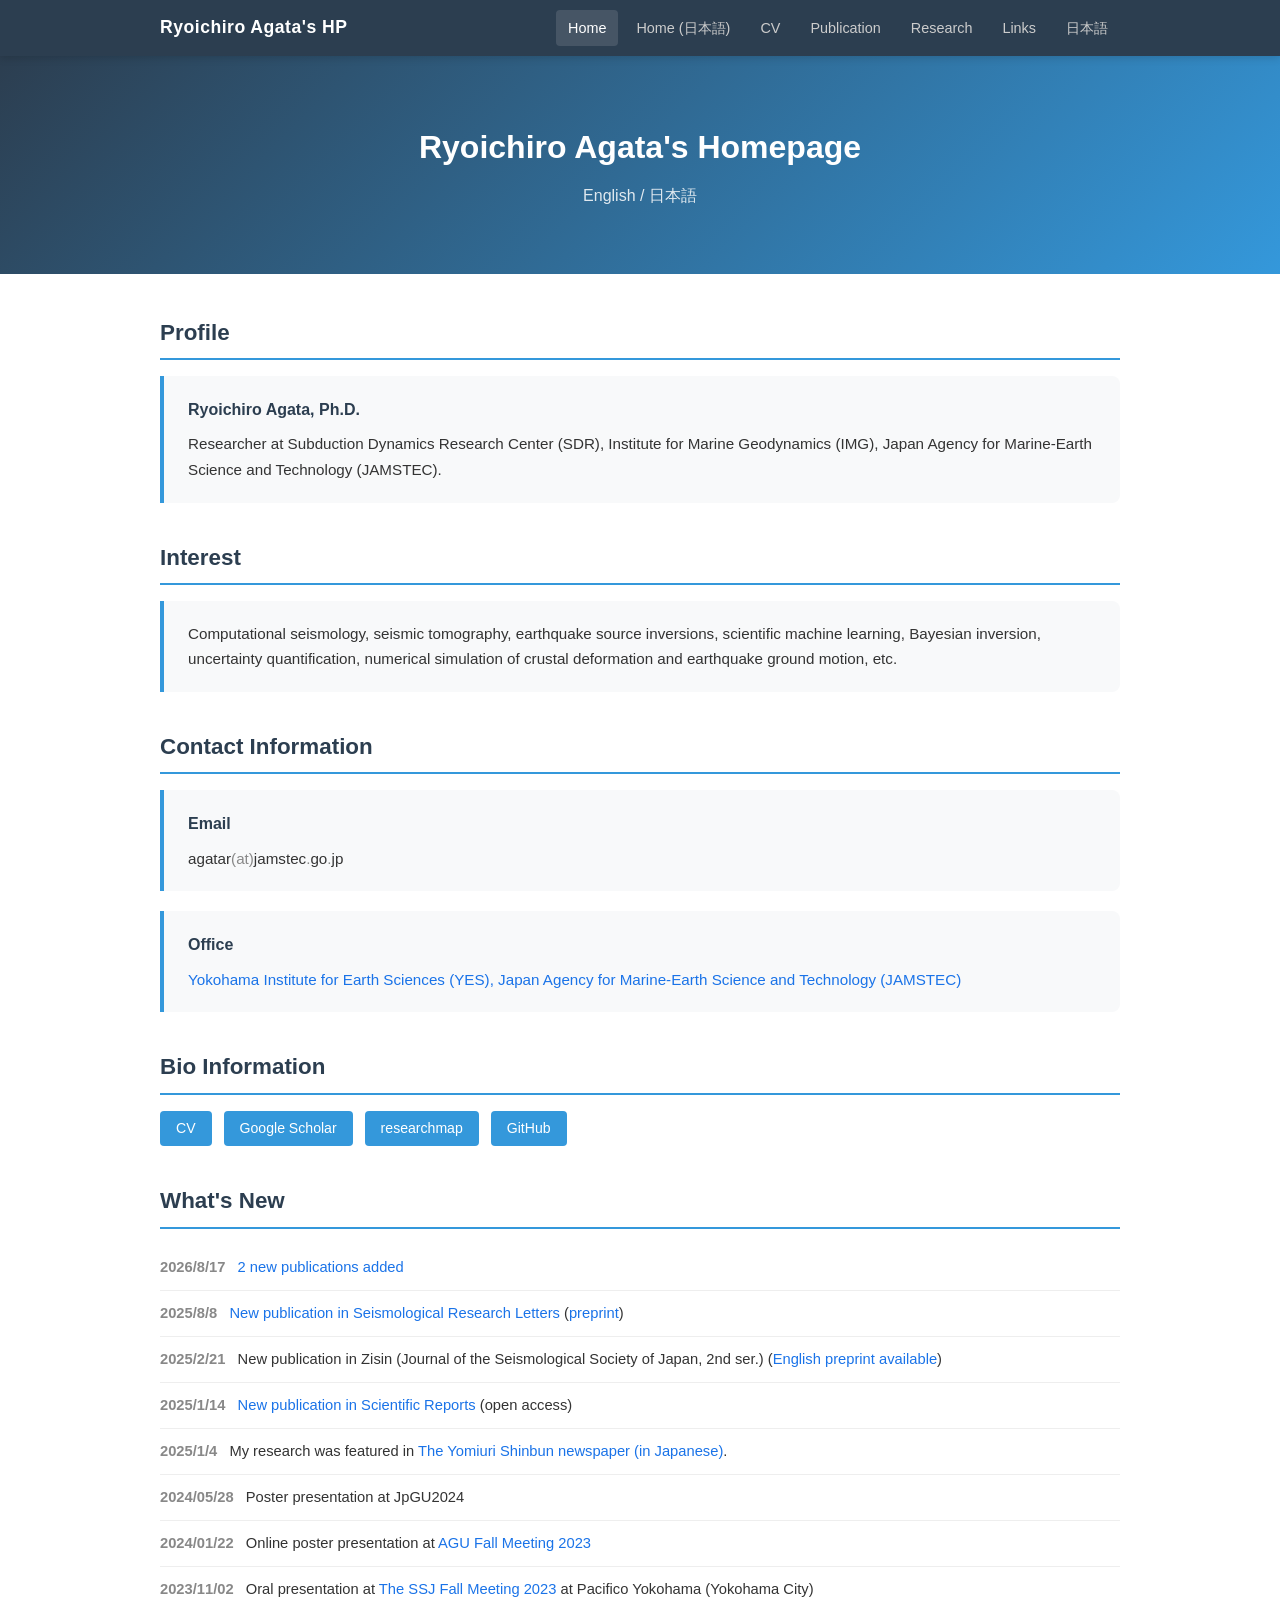
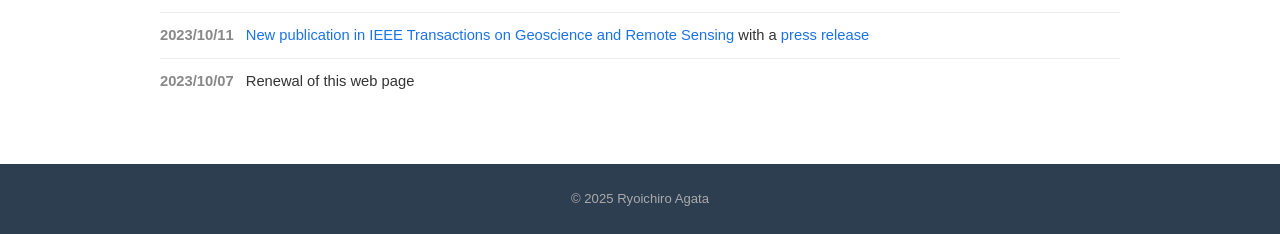
==== index.html @ 949aae34 "Initial" ====
<!DOCTYPE html>
<html lang="en">
<head>
  <meta charset="UTF-8">
  <meta name="viewport" content="width=device-width, initial-scale=1.0">
  <title>Ryoichiro Agata - Homepage</title>
  <link rel="stylesheet" href="css/style.css">
</head>
<body>

<header>
  <nav class="navbar">
    <a href="index.html" class="site-title">Ryoichiro Agata's HP</a>
    <button class="hamburger" aria-label="Menu" onclick="document.querySelector('.nav-links').classList.toggle('open')">
      <span></span><span></span><span></span>
    </button>
    <ul class="nav-links">
      <li><a href="index.html" class="active">Home</a></li>
      <li><a href="jp.html">Home (日本語)</a></li>
      <li><a href="cv.html">CV</a></li>
      <li><a href="publication.html">Publication</a></li>
      <li><a href="research.html">Research</a></li>
      <li><a href="links.html">Links</a></li>
      <li class="lang-toggle"><a href="jp.html">日本語</a></li>
    </ul>
  </nav>
</header>

<div class="hero">
  <h1>Ryoichiro Agata's Homepage</h1>
  <div class="subtitle">English / <a href="jp.html" style="color:#fff;">日本語</a></div>
</div>

<div class="container">

  <div class="section-title">Profile</div>
  <div class="info-grid">
    <div class="info-card">
      <h3>Ryoichiro Agata, Ph.D.</h3>
      <p>Researcher at Subduction Dynamics Research Center (SDR), Institute for Marine Geodynamics (IMG), Japan Agency for Marine-Earth Science and Technology (JAMSTEC).</p>
    </div>
  </div>

  <div class="section-title">Interest</div>
  <div class="info-card">
    <p>Computational seismology, seismic tomography, earthquake source inversions, scientific machine learning, Bayesian inversion, uncertainty quantification, numerical simulation of crustal deformation and earthquake ground motion, etc.</p>
  </div>

  <div class="section-title">Contact Information</div>
  <div class="info-grid">
    <div class="info-card">
      <h3>Email</h3>
      <p>agatar<span style="color:#888;">(at)</span>jamstec<span style="color:#888;">.</span>go<span style="color:#888;">.</span>jp</p>
    </div>
    <div class="info-card">
      <h3>Office</h3>
      <p><a href="https://www.jamstec.go.jp/e/about/access/yokohama.html" target="_blank" rel="noopener">Yokohama Institute for Earth Sciences (YES), Japan Agency for Marine-Earth Science and Technology (JAMSTEC)</a></p>
    </div>
  </div>

  <div class="section-title">Bio Information</div>
  <div class="bio-links">
    <a href="cv.html">CV</a>
    <a href="https://scholar.google.com/citations?user=Bm1IU0EAAAAJ&hl=ja&oi=ao" target="_blank" rel="noopener">Google Scholar</a>
    <a href="https://researchmap.jp/agatar?lang=en" target="_blank" rel="noopener">researchmap</a>
    <a href="https://github.com/eagleray2020" target="_blank" rel="noopener">GitHub</a>
  </div>

  <div class="section-title">What's New</div>
  <ul class="news-list">
    <li><span class="date">2026/8/17</span> <a href="#new-pubs">2 new publications added</a></li>
    <li><span class="date">2025/8/8</span> <a href="https://pubs.geoscienceworld.org/ssa/srl/article/doi/10.1785/0220240377/660247/HypoNet-Nankai-Rapid-Hypocenter-Determination-Tool" target="_blank" rel="noopener">New publication in Seismological Research Letters</a> (<a href="https://arxiv.org/abs/2411.04667" target="_blank" rel="noopener">preprint</a>)</li>
    <li><span class="date">2025/2/21</span> New publication in Zisin (Journal of the Seismological Society of Japan, 2nd ser.) (<a href="https://arxiv.org/abs/2411.17997" target="_blank" rel="noopener">English preprint available</a>)</li>
    <li><span class="date">2025/1/14</span> <a href="https://www.nature.com/articles/s41598-024-84995-9" target="_blank" rel="noopener">New publication in Scientific Reports</a> (open access)</li>
    <li><span class="date">2025/1/4</span> My research was featured in <a href="https://www.yomiuri.co.jp/science/20250104-OYT1T50067/" target="_blank" rel="noopener">The Yomiuri Shinbun newspaper (in Japanese)</a>.</li>
    <li><span class="date">2024/05/28</span> Poster presentation at JpGU2024</li>
    <li><span class="date">2024/01/22</span> Online poster presentation at <a href="https://www.agu.org/Fall-Meeting" target="_blank" rel="noopener">AGU Fall Meeting 2023</a></li>
    <li><span class="date">2023/11/02</span> Oral presentation at <a href="http://www.zisin.or.jp/english" target="_blank" rel="noopener">The SSJ Fall Meeting 2023</a> at Pacifico Yokohama (Yokohama City)</li>
    <li><span class="date">2023/10/11</span> <a href="https://ieeexplore.ieee.org/document/10184054" target="_blank" rel="noopener">New publication in IEEE Transactions on Geoscience and Remote Sensing</a> with a <a href="https://www.jamstec.go.jp/e/about/press_release/20231011_2/" target="_blank" rel="noopener">press release</a></li>
    <li><span class="date">2023/10/07</span> Renewal of this web page</li>
  </ul>

</div>

<footer>
  &copy; 2025 Ryoichiro Agata
</footer>

</body>
</html>
---- css/style.css ----
body {
  margin: 0;
  font-family: -apple-system, BlinkMacSystemFont, "Segoe UI", Roboto, "Helvetica Neue", Arial, sans-serif;
  line-height: 1.7;
  color: #333;
  background: #fff;
}

a {
  color: #1a73e8;
  text-decoration: none;
}

a:hover {
  text-decoration: underline;
}

/* Header / Nav */
header {
  background: #2c3e50;
  color: #fff;
  position: sticky;
  top: 0;
  z-index: 100;
  box-shadow: 0 2px 8px rgba(0,0,0,.15);
}

.navbar {
  max-width: 960px;
  margin: 0 auto;
  display: flex;
  align-items: center;
  justify-content: space-between;
  padding: 0 24px;
  height: 56px;
}

.navbar .site-title {
  font-size: 1.1rem;
  font-weight: 600;
  color: #fff;
  letter-spacing: .5px;
}

.navbar .site-title:hover {
  text-decoration: none;
}

.nav-links {
  list-style: none;
  margin: 0;
  padding: 0;
  display: flex;
  gap: 6px;
}

.nav-links li a {
  color: #ccc;
  font-size: .9rem;
  padding: 6px 12px;
  border-radius: 4px;
  display: block;
}

.nav-links li a:hover,
.nav-links li a.active {
  color: #fff;
  background: rgba(255,255,255,.12);
  text-decoration: none;
}

.lang-toggle a {
  color: #aaa;
  font-size: .82rem;
  padding: 4px 8px;
}

.lang-toggle a:hover {
  color: #fff;
}

/* Hamburger for mobile */
.hamburger {
  display: none;
  background: none;
  border: none;
  cursor: pointer;
  padding: 4px;
}

.hamburger span {
  display: block;
  width: 22px;
  height: 2px;
  background: #fff;
  margin: 5px 0;
  transition: .3s;
}

/* Hero */
.hero {
  background: linear-gradient(135deg, #2c3e50 0%, #3498db 100%);
  color: #fff;
  padding: 64px 24px 48px;
  text-align: center;
}

.hero h1 {
  font-size: 2rem;
  margin: 0 0 8px;
  font-weight: 700;
}

.hero .subtitle {
  font-size: 1rem;
  opacity: .85;
  margin-bottom: 16px;
}

/* Main content */
.container {
  max-width: 960px;
  margin: 0 auto;
  padding: 40px 24px 60px;
}

.section-title {
  font-size: 1.4rem;
  font-weight: 600;
  color: #2c3e50;
  border-bottom: 2px solid #3498db;
  padding-bottom: 6px;
  margin: 36px 0 16px;
}

.section-title:first-child {
  margin-top: 0;
}

/* Info grid */
.info-grid {
  display: grid;
  grid-template-columns: 1fr;
  gap: 20px;
}

.info-card {
  background: #f8f9fa;
  border-left: 4px solid #3498db;
  padding: 20px 24px;
  border-radius: 0 8px 8px 0;
}

.info-card h3 {
  margin: 0 0 8px;
  font-size: 1rem;
  color: #2c3e50;
}

.info-card p {
  margin: 0;
  font-size: .95rem;
}

/* Bio links */
.bio-links {
  display: flex;
  flex-wrap: wrap;
  gap: 12px;
  margin-top: 8px;
}

.bio-links a {
  display: inline-block;
  background: #3498db;
  color: #fff;
  padding: 6px 16px;
  border-radius: 4px;
  font-size: .88rem;
}

.bio-links a:hover {
  background: #2980b9;
  text-decoration: none;
}

/* What's new */
.news-list {
  list-style: none;
  padding: 0;
  margin: 0;
}

.news-list li {
  padding: 10px 0;
  border-bottom: 1px solid #eee;
  font-size: .92rem;
}

.news-list li:last-child {
  border-bottom: none;
}

.news-list .date {
  color: #888;
  font-weight: 600;
  margin-right: 8px;
  white-space: nowrap;
}

/* Publication list */
.pub-section {
  margin-bottom: 32px;
}

.pub-section > h3 {
  font-size: 1.2rem;
  color: #2c3e50;
  margin: 0 0 16px;
  padding-bottom: 4px;
  border-bottom: 1px solid #e0e0e0;
}

.pub-item {
  padding: 8px 0 8px 20px;
  font-size: .9rem;
  line-height: 1.6;
  position: relative;
  border-bottom: 1px solid #f0f0f0;
}

.pub-item:last-child {
  border-bottom: none;
}

.pub-item::before {
  content: "\2022";
  position: absolute;
  left: 4px;
  color: #3498db;
}

.pub-item strong {
  color: #2c3e50;
}

/* Footer */
footer {
  background: #2c3e50;
  color: #aaa;
  text-align: center;
  padding: 24px;
  font-size: .82rem;
}

footer a {
  color: #3498db;
}

/* Responsive */
@media (max-width: 700px) {
  .nav-links {
    display: none;
    position: absolute;
    top: 56px;
    left: 0;
    right: 0;
    background: #2c3e50;
    flex-direction: column;
    padding: 12px 0;
    gap: 0;
  }

  .nav-links.open {
    display: flex;
  }

  .hamburger {
    display: block;
  }

  .hero h1 {
    font-size: 1.5rem;
  }
}
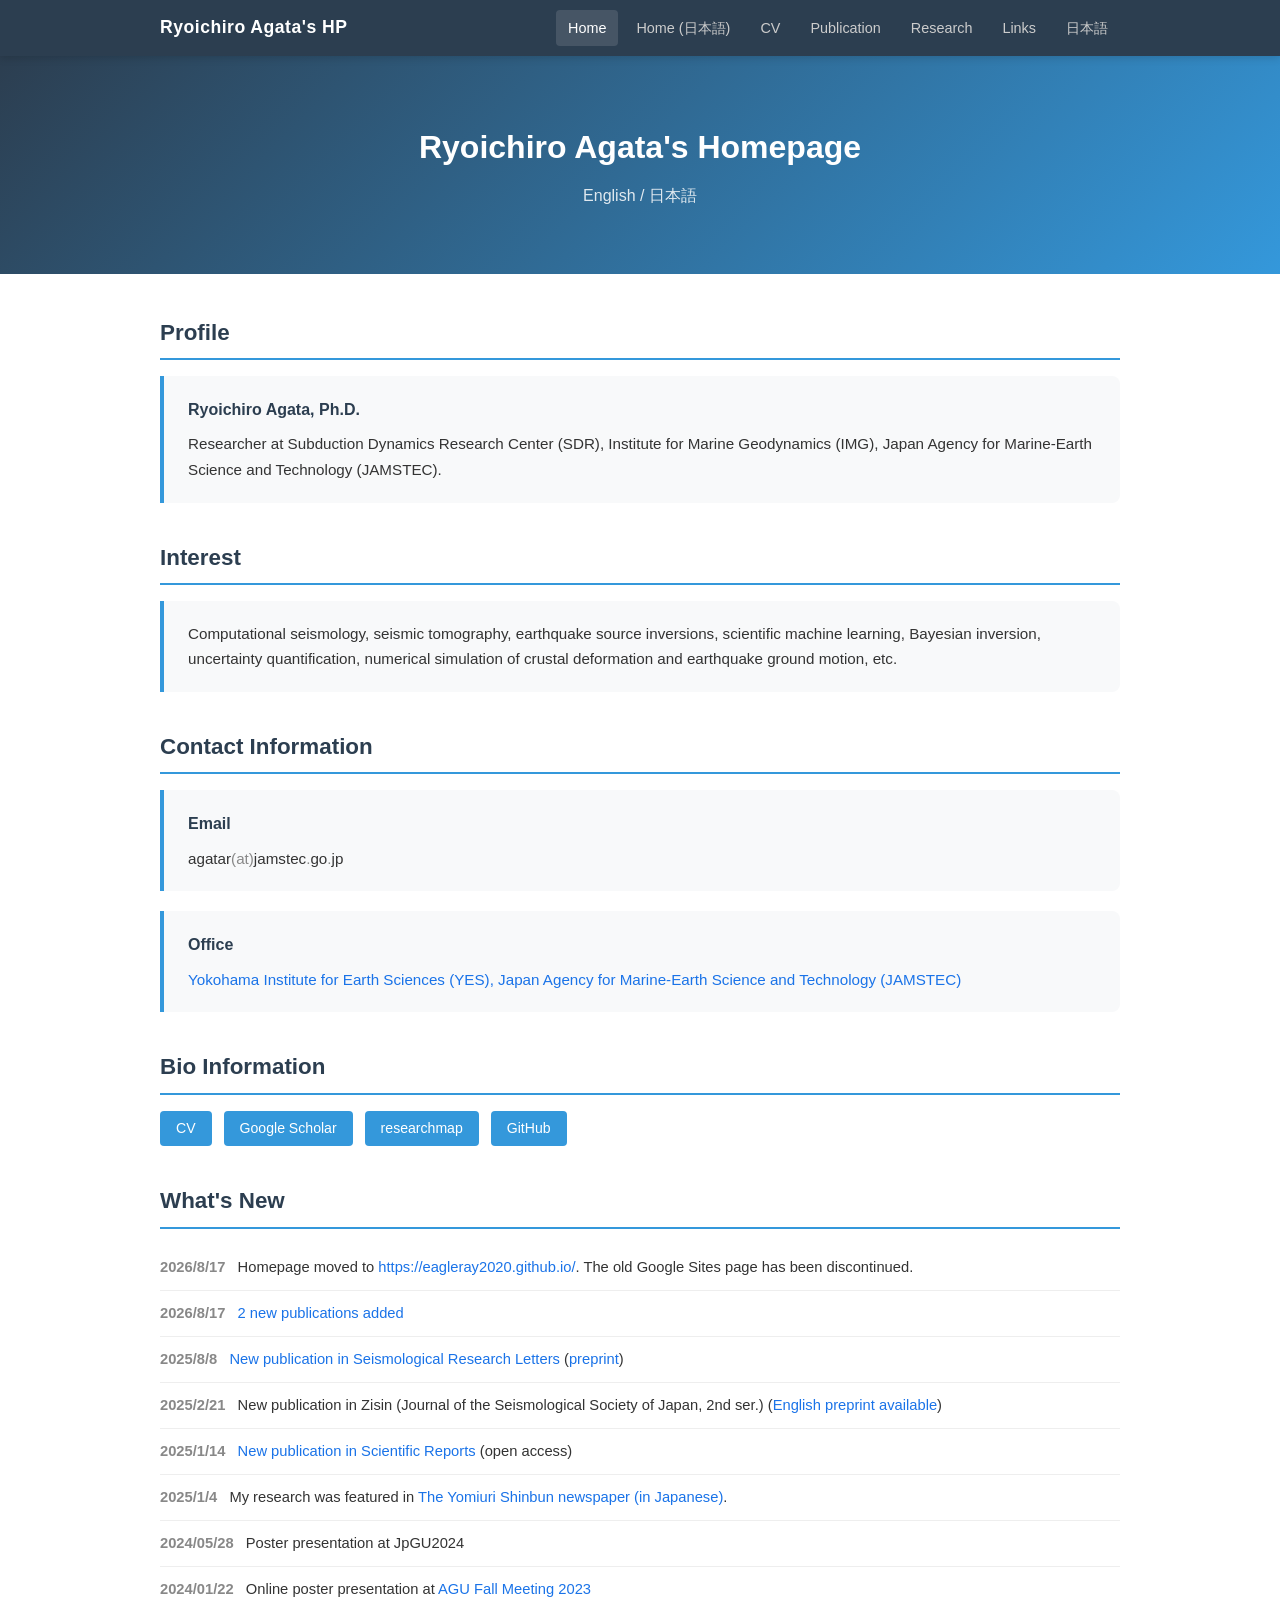
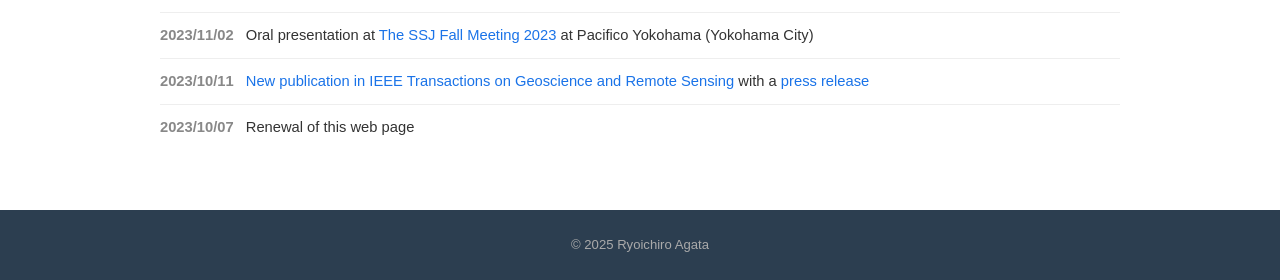
==== commit 1563c5c8: "Add HP relocation notice" ====
--- a/index.html
+++ b/index.html
@@ -68,6 +68,7 @@
 
   <div class="section-title">What's New</div>
   <ul class="news-list">
+    <li><span class="date">2026/8/17</span> Homepage moved to <a href="https://eagleray2020.github.io/" target="_blank" rel="noopener">https://eagleray2020.github.io/</a>. The old Google Sites page has been discontinued.</li>
     <li><span class="date">2026/8/17</span> <a href="#new-pubs">2 new publications added</a></li>
     <li><span class="date">2025/8/8</span> <a href="https://pubs.geoscienceworld.org/ssa/srl/article/doi/10.1785/0220240377/660247/HypoNet-Nankai-Rapid-Hypocenter-Determination-Tool" target="_blank" rel="noopener">New publication in Seismological Research Letters</a> (<a href="https://arxiv.org/abs/2411.04667" target="_blank" rel="noopener">preprint</a>)</li>
     <li><span class="date">2025/2/21</span> New publication in Zisin (Journal of the Seismological Society of Japan, 2nd ser.) (<a href="https://arxiv.org/abs/2411.17997" target="_blank" rel="noopener">English preprint available</a>)</li>
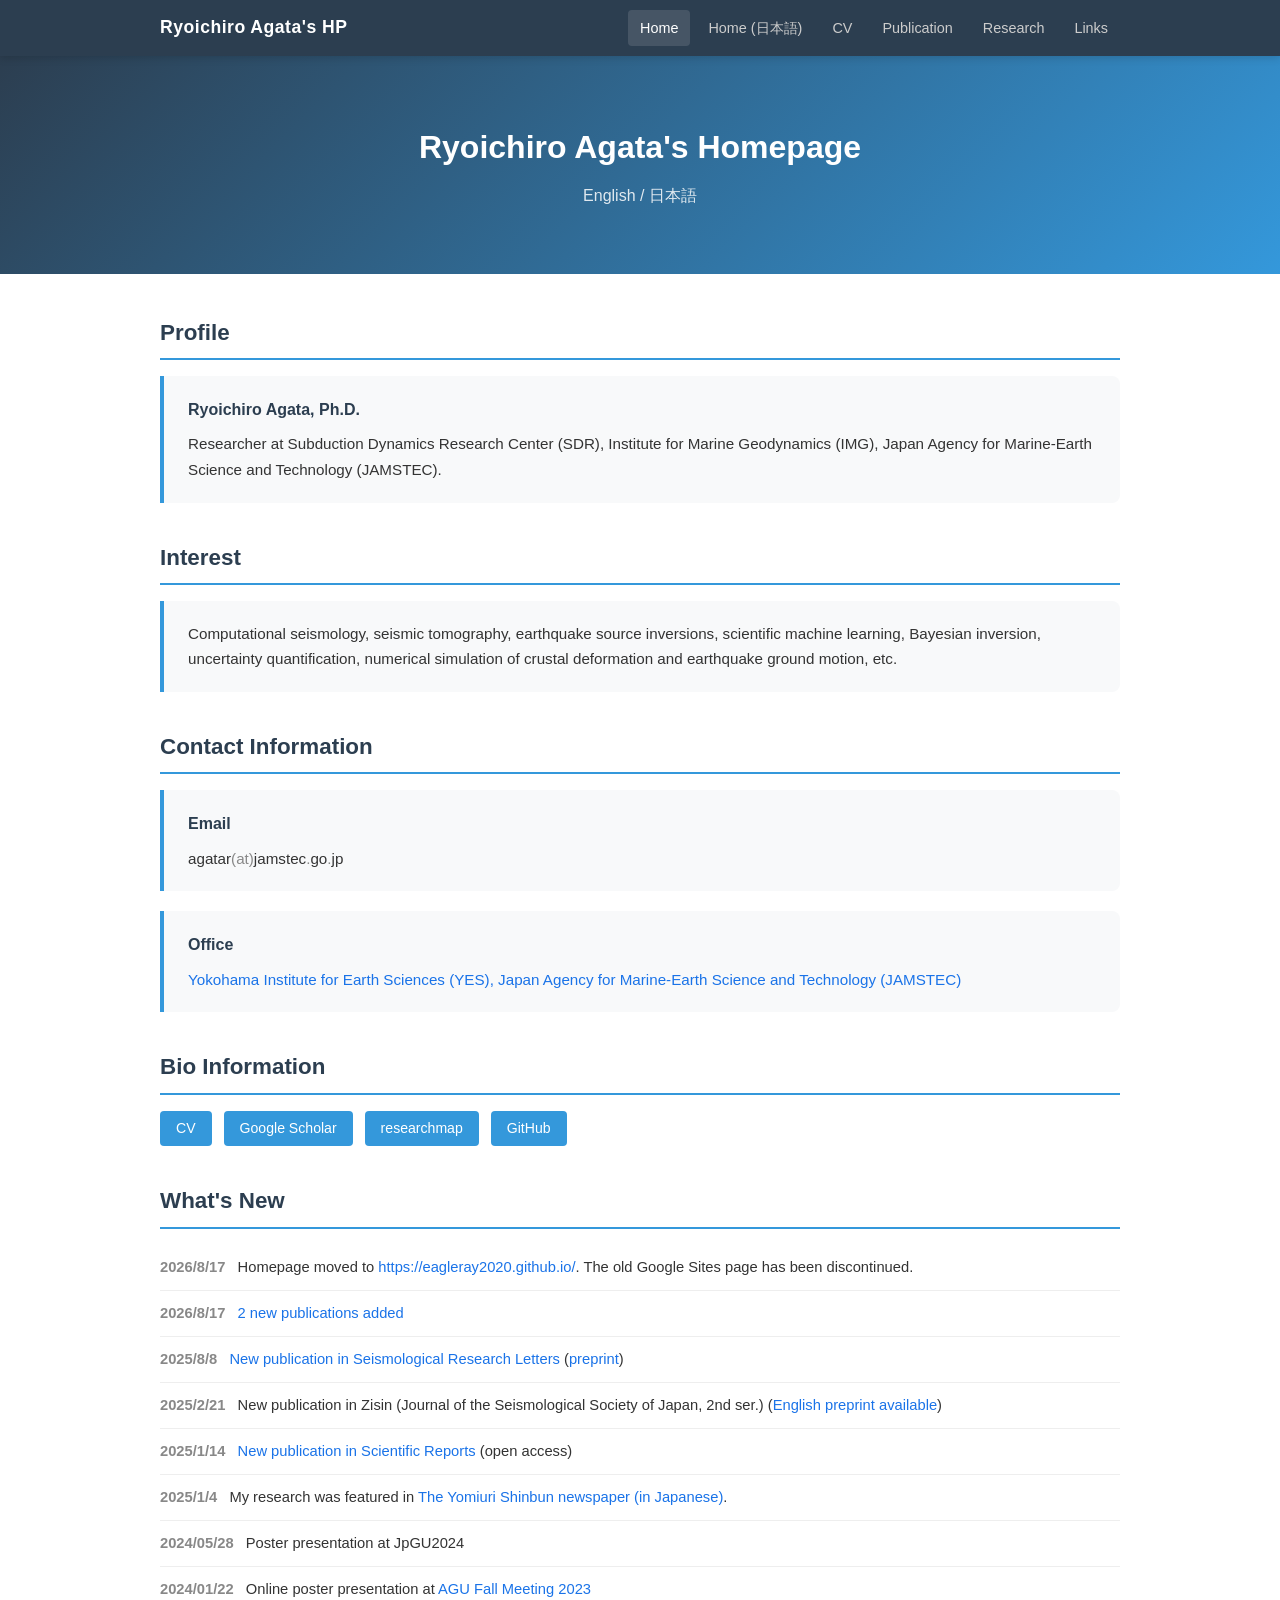
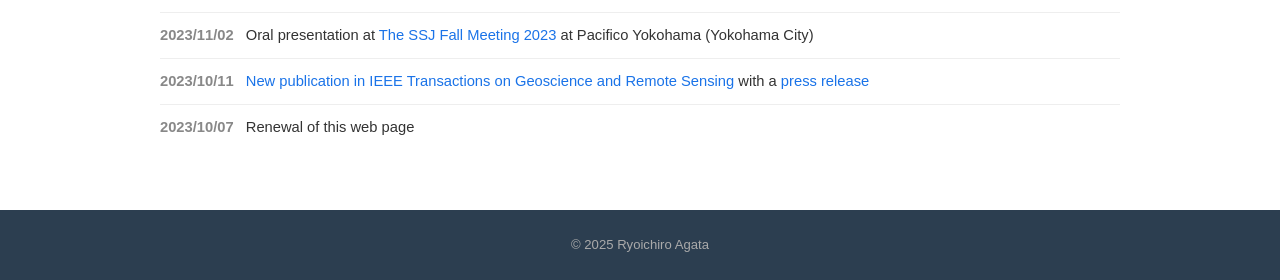
==== commit ae485d49: "Remove redundant language toggle from the nav. Co-authored-by: Cursor <cursoragent@cursor.com>" ====
--- a/index.html
+++ b/index.html
@@ -21,7 +21,6 @@
       <li><a href="publication.html">Publication</a></li>
       <li><a href="research.html">Research</a></li>
       <li><a href="links.html">Links</a></li>
-      <li class="lang-toggle"><a href="jp.html">日本語</a></li>
     </ul>
   </nav>
 </header>
--- a/css/style.css
+++ b/css/style.css
@@ -67,16 +67,6 @@
   color: #fff;
   background: rgba(255,255,255,.12);
   text-decoration: none;
-}
-
-.lang-toggle a {
-  color: #aaa;
-  font-size: .82rem;
-  padding: 4px 8px;
-}
-
-.lang-toggle a:hover {
-  color: #fff;
 }
 
 /* Hamburger for mobile */
